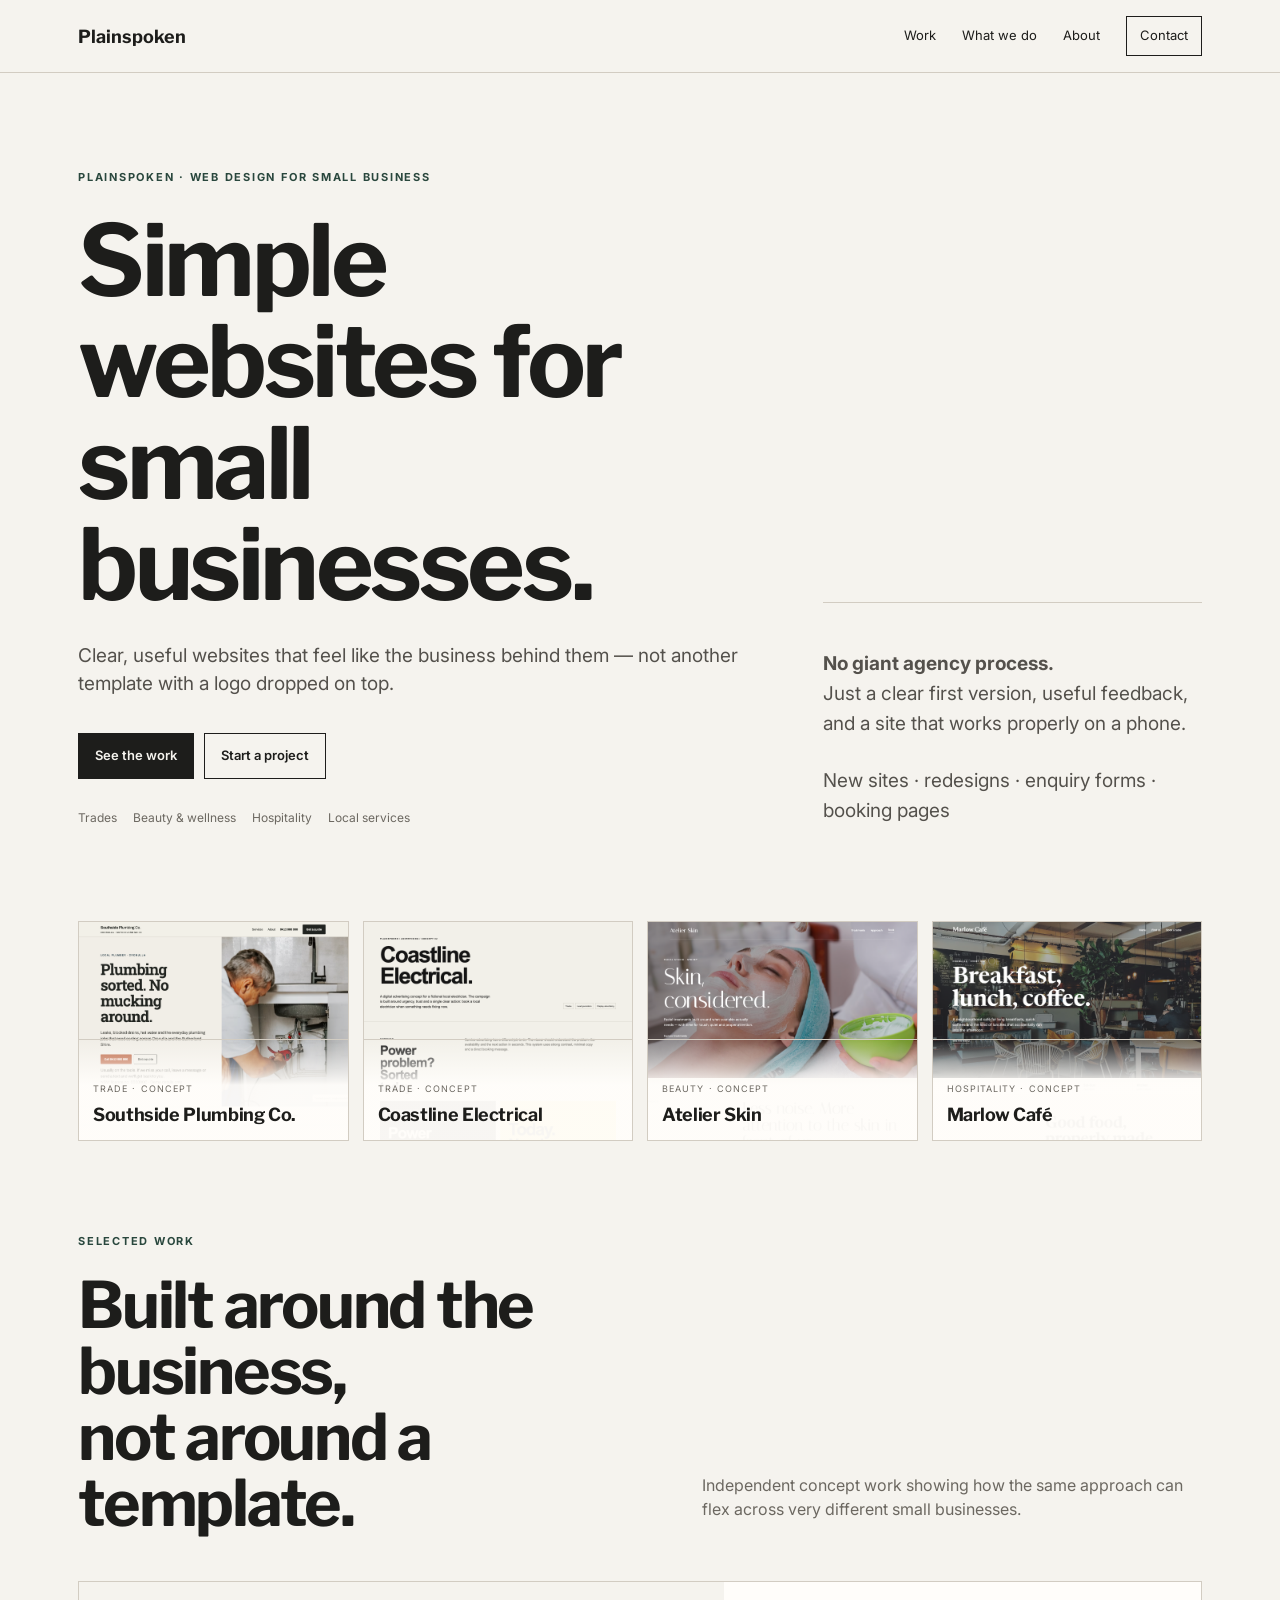
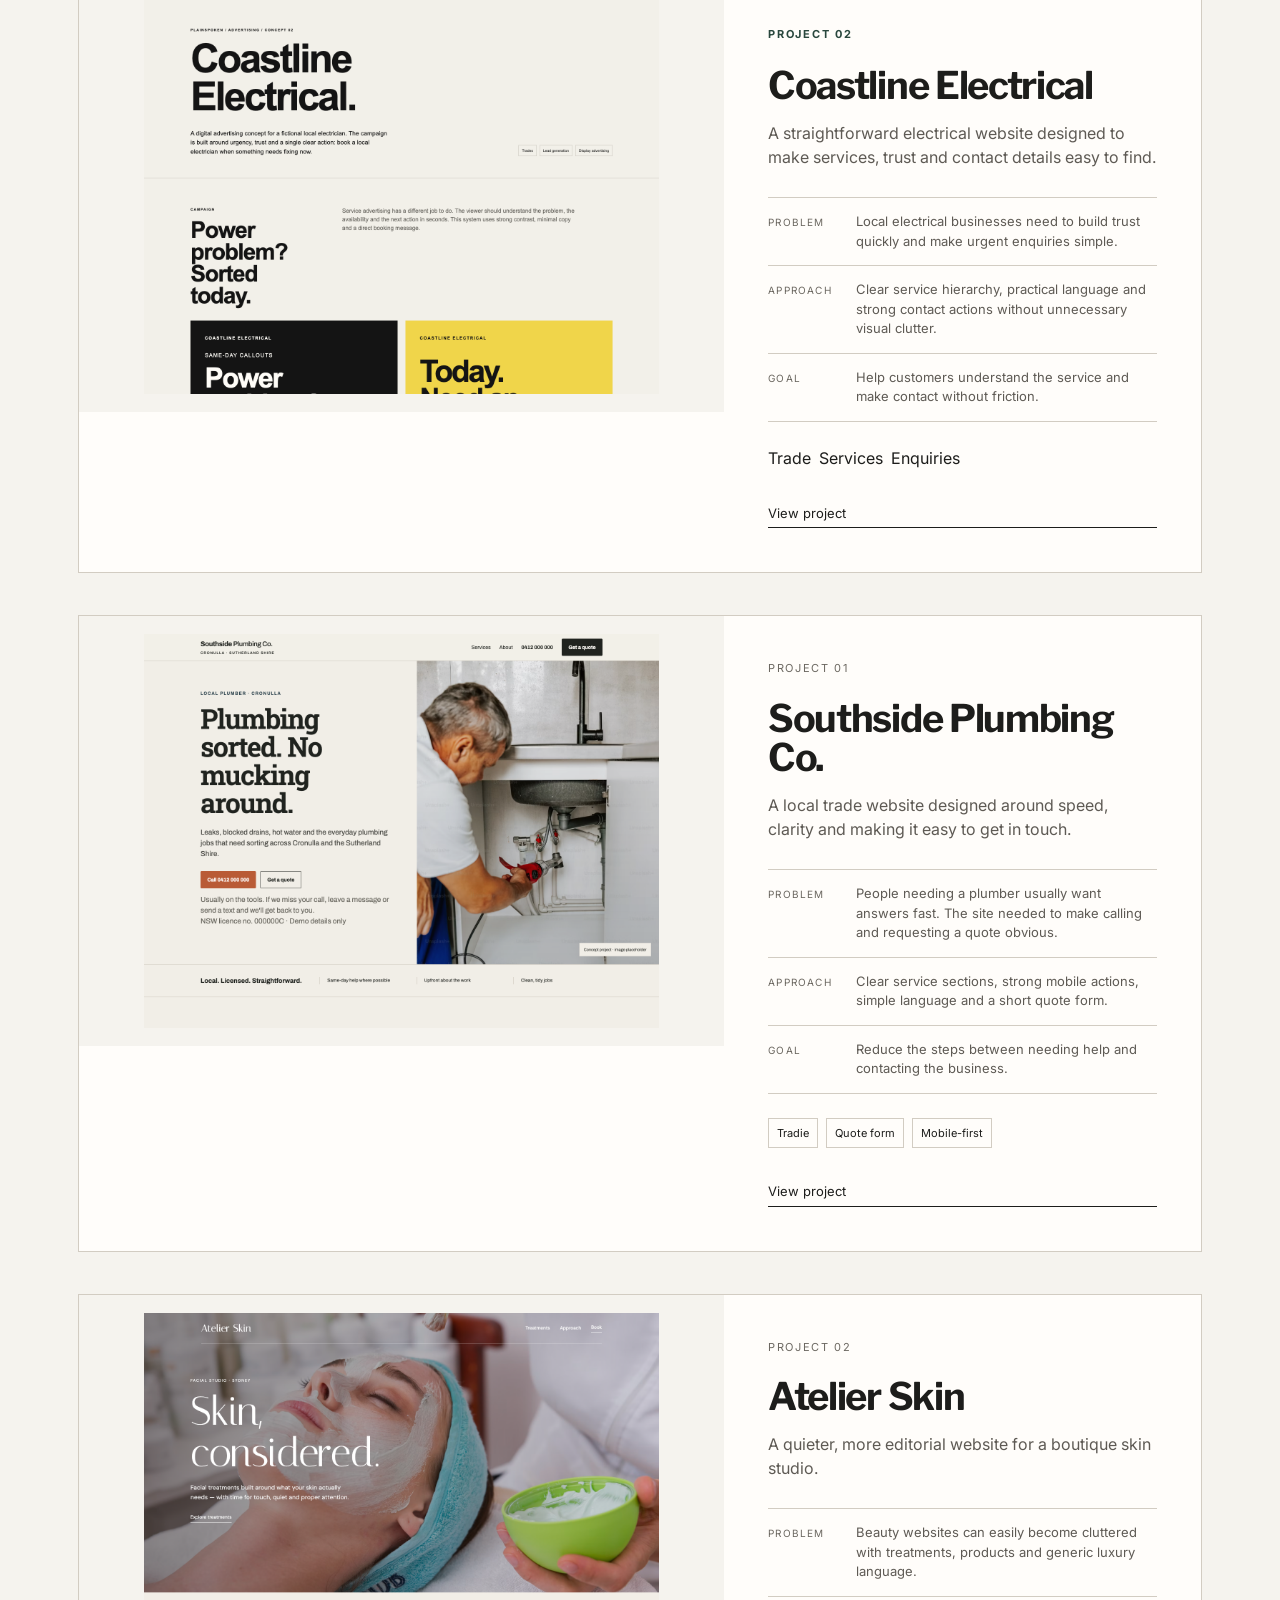
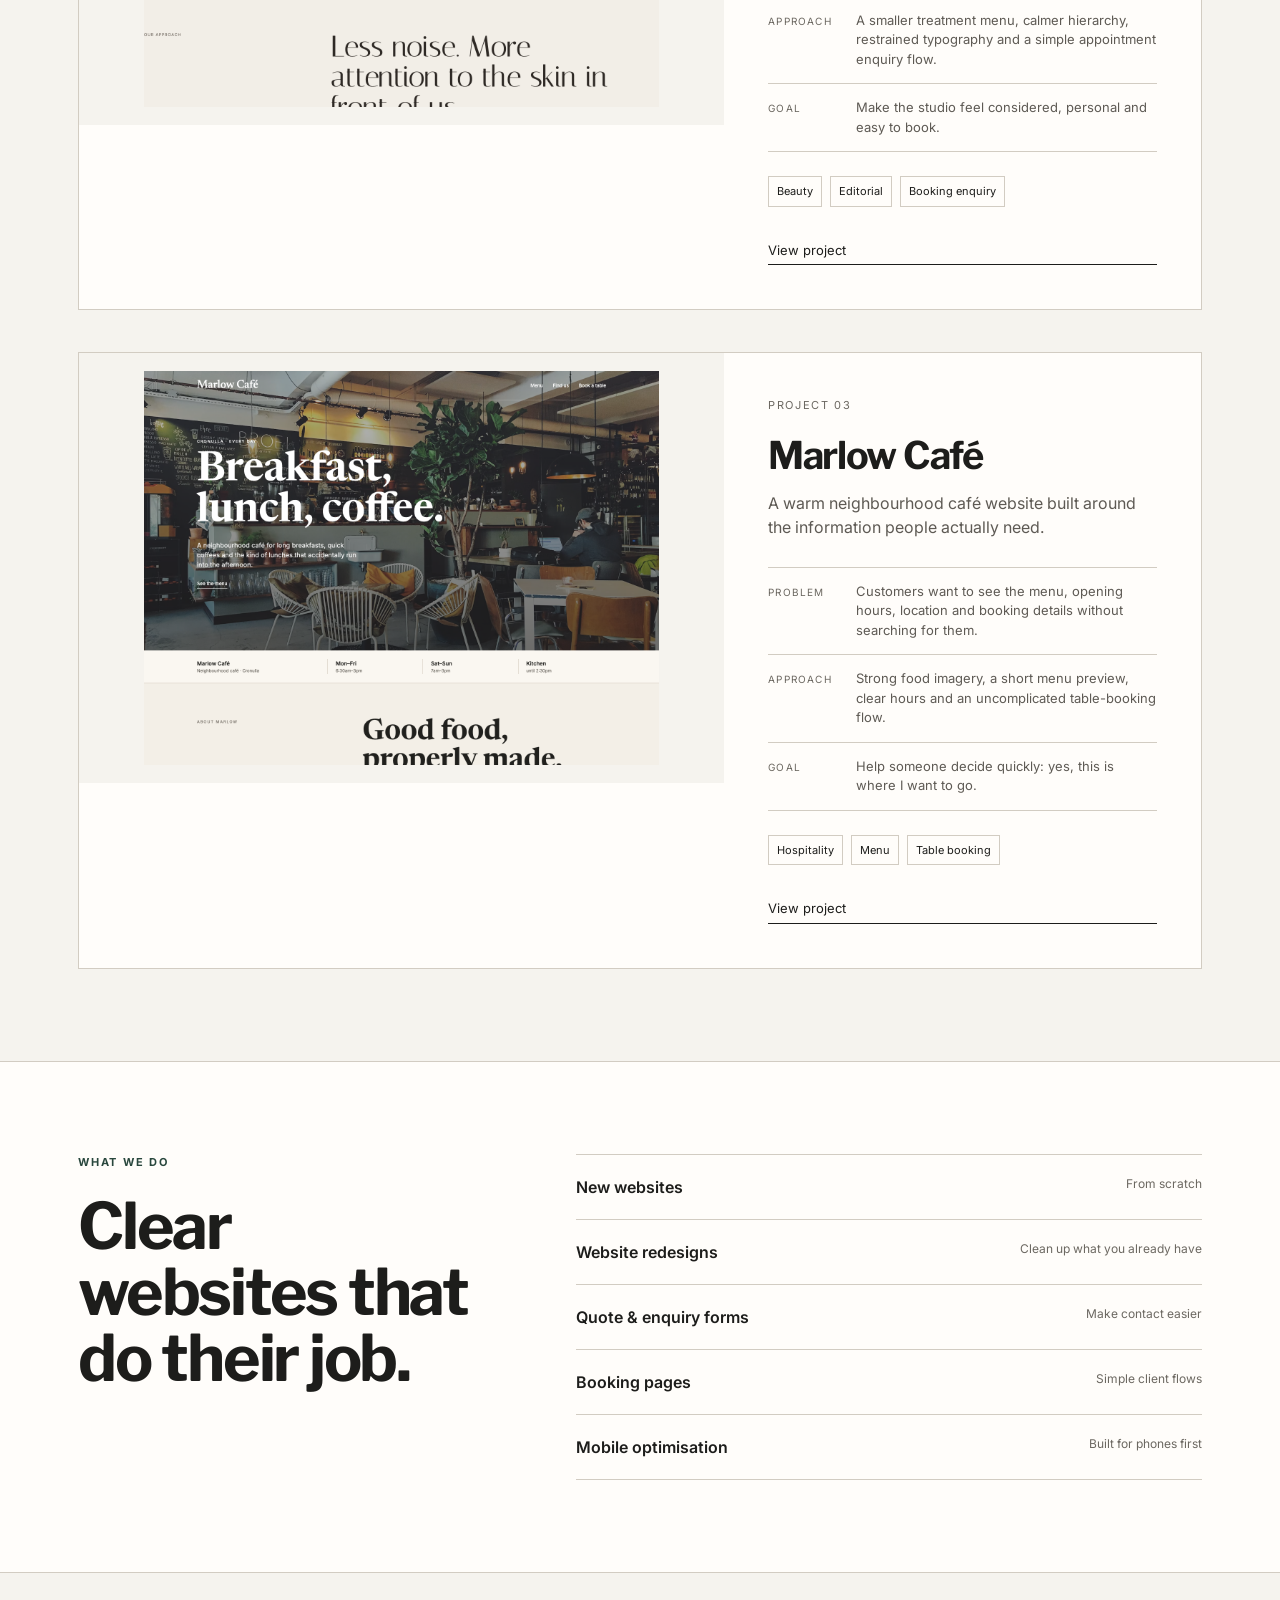
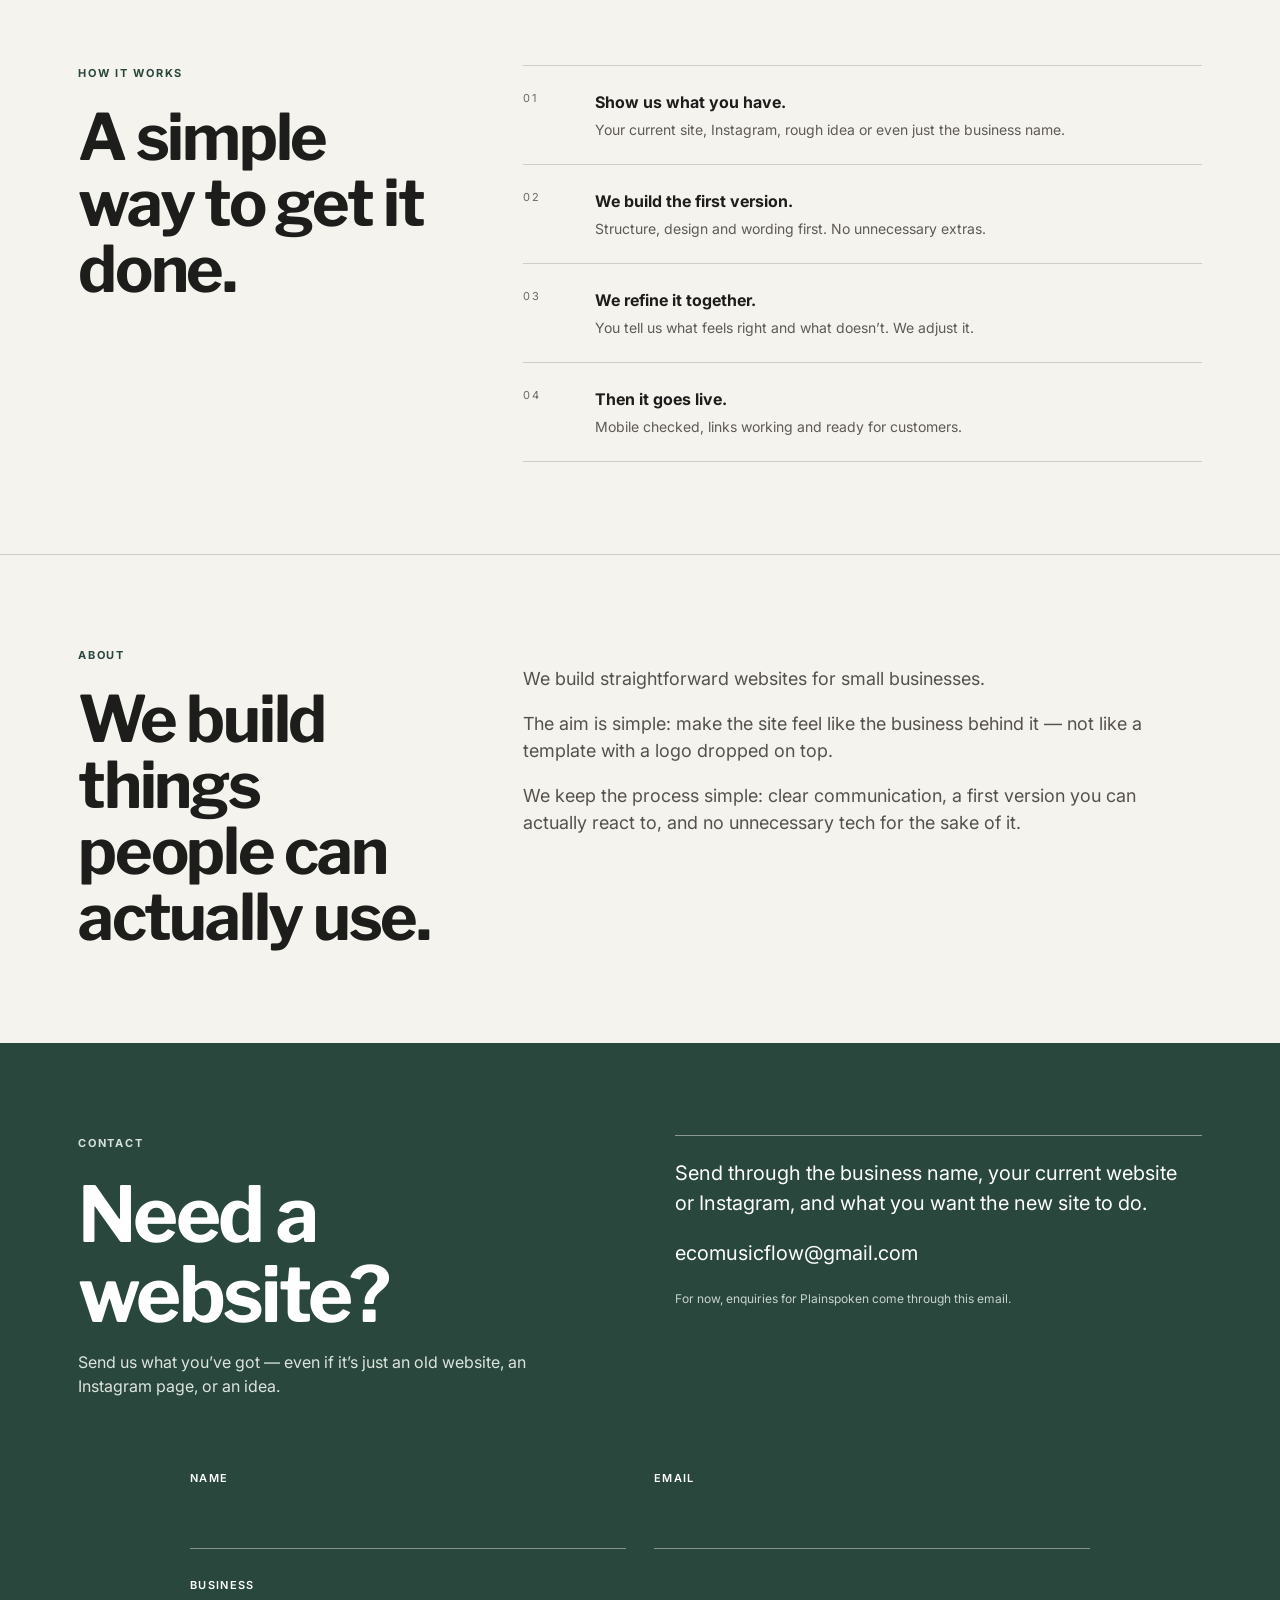
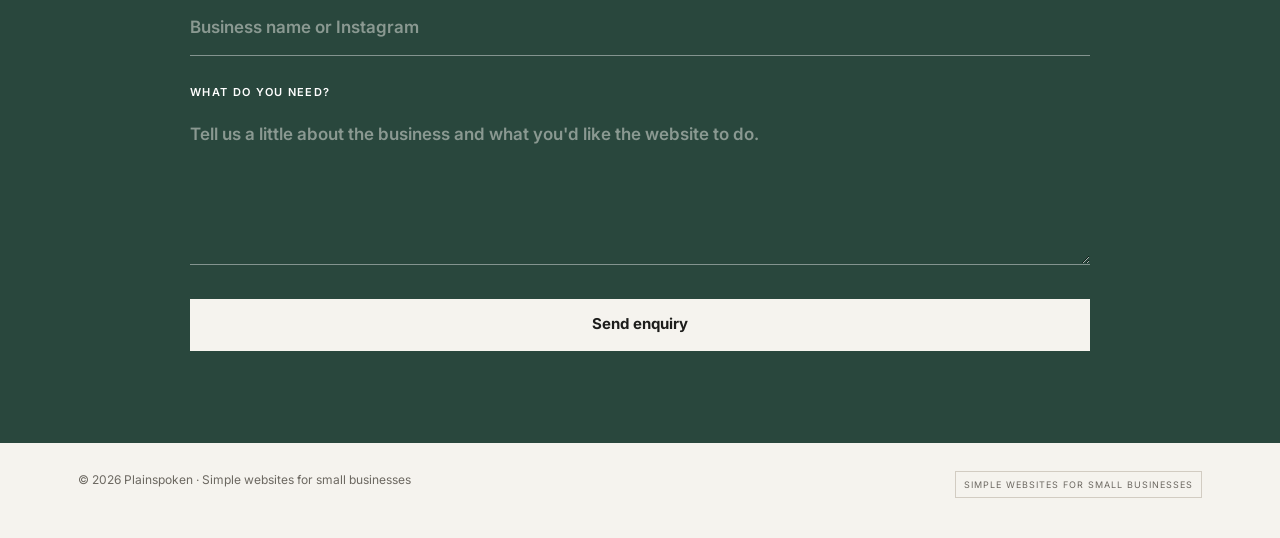
==== index.html @ fd606b4f "Plainspoken V2" ====
<!DOCTYPE html>
<html lang="en">
<head>
  <meta charset="UTF-8" />
  <meta name="viewport" content="width=device-width, initial-scale=1.0" />
  <title>Plainspoken — Simple Websites for Small Businesses</title>
  <meta name="description" content="Simple websites for small businesses." />
  <link rel="preconnect" href="https://fonts.googleapis.com">
  <link rel="preconnect" href="https://fonts.gstatic.com" crossorigin>
  <link href="https://fonts.googleapis.com/css2?family=Inter:wght@400;500;600;700&family=Libre+Franklin:wght@500;600;700&display=swap" rel="stylesheet">
  <style>
    :root{
      --ink:#1d1d1b;
      --paper:#f5f3ee;
      --white:#fffdfa;
      --line:#d2ccc2;
      --muted:#6c6861;
      --accent:#29473d;
    }
    *{box-sizing:border-box}
    html{scroll-behavior:smooth}
    body{
      margin:0;
      background:var(--paper);
      color:var(--ink);
      font-family:"Inter",Arial,sans-serif;
      line-height:1.5;
    }
    a{color:inherit}
    .wrap{max-width:1180px;margin:0 auto;padding:0 28px}
    header{
      border-bottom:1px solid var(--line);
      background:rgba(245,243,238,.96);
      position:sticky;top:0;z-index:20;
      backdrop-filter:blur(8px)
    }
    nav{
      min-height:72px;
      display:flex;align-items:center;justify-content:space-between;gap:24px
    }
    .brand{
      font-family:"Libre Franklin",Arial,sans-serif;
      font-weight:700;text-decoration:none;font-size:18px
    }
    .navlinks{display:flex;gap:26px;align-items:center;font-size:13px}
    .navlinks a{text-decoration:none}
    .contact-link{
      border:1px solid var(--ink);
      padding:9px 13px;
      transition:.18s ease;
    }
    .contact-link:hover{background:var(--ink);color:var(--paper)}
    .hero{
      padding:96px 0 56px;
      border-bottom:0;
    }
    .hero-grid{
      display:grid;
      grid-template-columns:1.28fr .72fr;
      gap:70px;
      align-items:end;
    }
    .hero-side{
      border-top:1px solid var(--line);
      padding-top:20px;
    }
    .hero-side p{
      margin:0 0 24px;
      font-size:15px;
      line-height:1.6;
      color:var(--muted);
    }
    .hero-actions{
      display:flex;
      flex-wrap:wrap;
      gap:10px;
      margin-top:34px;
    }
    .button{
      display:inline-flex;
      align-items:center;
      justify-content:center;
      min-height:46px;
      padding:0 16px;
      border:1px solid var(--ink);
      text-decoration:none;
      font-size:13px;
      font-weight:600;
      transition:.18s ease;
    }
    .button.primary{background:var(--ink);color:var(--paper)}
    .button:hover{transform:translateY(-1px)}
    .client-types{
      display:flex;
      flex-wrap:wrap;
      gap:8px 16px;
      margin-top:30px;
      color:var(--muted);
      font-size:12px;
    }
    .client-types span{white-space:nowrap}

    .work-intro{
      padding:38px 0 0;
    }
    .work-strip{
      display:grid;
      grid-template-columns:repeat(2, minmax(0, 1fr));
      gap:22px;
    }

    .work-tile{
      position:relative;
      min-height:220px;
      overflow:hidden;
      border:1px solid var(--line);
      background:var(--white);
      text-decoration:none;
      transition:transform .2s ease;
    }





    .work-tile iframe{
      transition:transform .28s ease;
    }

    .work-tile:hover iframe{
      transform:scale(.39);
    }
    .work-tile{
      position:relative;
      min-height:220px;
      overflow:hidden;
      border:1px solid var(--line);
      background:var(--white);
      text-decoration:none;
      transition:transform .2s ease;
    }
    .work-tile iframe{
      position:absolute;
      top:0;left:0;
      width:1200px;
      height:760px;
      border:0;
      transform:scale(.37);
      transform-origin:top left;
      pointer-events:none;
      filter:saturate(.88);
    }
    .work-tile-overlay{
      position:static;
      background:var(--white);
      padding:18px 18px 20px;
      border-top:1px solid var(--line);
    }
    .work-tile small{
      display:block;
      margin-bottom:5px;
      color:var(--muted);
      text-transform:uppercase;
      letter-spacing:.12em;
      font-size:9px;
    }
    .work-tile strong{
      font-family:"Libre Franklin",Arial,sans-serif;
      font-size:18px;
      letter-spacing:-.02em;
    }
    .work-tile:hover{
      transform:translateY(-2px);
    }
    .work-tile:hover strong{text-decoration:underline;text-underline-offset:4px}
    .eyebrow{
      font-size:11px;text-transform:uppercase;letter-spacing:.16em;
      color:var(--accent);font-weight:700;margin-bottom:24px
    }
    h1,h2,h3{
      font-family:"Libre Franklin",Arial,sans-serif;
      line-height:1.03;margin:0;letter-spacing:-.035em
    }
    h1{
      font-size:clamp(58px,7.7vw,101px);
      max-width:900px
    }
    .hero p{
      margin:26px 0 0;
      max-width:690px;
      font-size:19px;
      color:#54514c
    }
    section{padding:92px 0}
    .section-head{
      display:flex;justify-content:space-between;align-items:end;gap:30px;margin-bottom:44px
    }
    .section-head h2{font-size:clamp(42px,5vw,68px)}
    .section-head p{max-width:500px;color:var(--muted)}
    .projects{
      display:grid;grid-template-columns:1fr;gap:42px
    }
    .project{
      display:grid;grid-template-columns:1.15fr .85fr;
      background:var(--white);border:1px solid var(--line)
    }
    .project-preview{
      height:430px;
      background:var(--white);
      position:relative;
      overflow:hidden;
    }
    .project-preview img{
      width:100%;
      height:100%;
      object-fit:contain;
      object-position:top center;
      display:block;
      background:#f5f3ee;
      padding:18px;
    }
    .project-copy{
      padding:44px;
      display:flex;
      flex-direction:column;
      justify-content:center;
    }
    .project-num{
      font-size:11px;letter-spacing:.15em;text-transform:uppercase;color:var(--muted)
    }
    .project h3{font-size:38px;margin:22px 0 14px}
    .project p{color:#5e5a54;max-width:430px}
    .case-study{
      margin-top:28px;
      border-top:1px solid var(--line);
    }
    .case-row{
      display:grid;
      grid-template-columns:72px 1fr;
      gap:16px;
      padding:14px 0;
      border-bottom:1px solid var(--line);
    }
    .case-row span{
      font-size:10px;
      text-transform:uppercase;
      letter-spacing:.12em;
      color:var(--muted);
      padding-top:3px;
    }
    .case-row p{
      margin:0;
      font-size:13px;
      line-height:1.5;
      color:#5e5a54;
    }

    .tags{display:flex;flex-wrap:wrap;gap:8px;margin-top:24px}
    .tag{
      border:1px solid var(--line);padding:6px 8px;font-size:11px
    }
    .view-link{
      display:inline-block;margin-top:34px;text-decoration:none;
      border-bottom:1px solid currentColor;padding-bottom:4px;font-size:13px
    }
    .services{
      border-top:1px solid var(--line);border-bottom:1px solid var(--line);
      background:var(--white)
    }
    .services-grid{
      display:grid;grid-template-columns:.8fr 1.2fr;gap:80px
    }
    .services h2{font-size:clamp(42px,5vw,66px)}
    .service-list{
      border-top:1px solid var(--line)
    }
    .service-row{
      display:grid;grid-template-columns:1fr auto;
      padding:20px 0;border-bottom:1px solid var(--line);
      gap:20px
    }
    .service-row span:first-child{font-weight:600}
    .service-row span:last-child{font-size:12px;color:var(--muted)}

    .process{background:var(--paper);border-bottom:1px solid var(--line)}
    .process-grid{display:grid;grid-template-columns:.7fr 1.3fr;gap:80px}
    .process h2{font-size:clamp(42px,5vw,66px)}
    .steps{border-top:1px solid var(--line)}
    .step{
      display:grid;grid-template-columns:54px 1fr;gap:18px;
      padding:24px 0;border-bottom:1px solid var(--line)
    }
    .step-num{font-size:11px;color:var(--muted);letter-spacing:.12em}
    .step strong{display:block;margin-bottom:5px}
    .step p{margin:0;color:#5e5a54;font-size:14px}

    .about-grid{
      display:grid;grid-template-columns:.7fr 1.3fr;gap:80px
    }
    .about h2{font-size:clamp(42px,5vw,66px)}
    .about-copy p{font-size:18px;color:#55514c;max-width:700px}
    .contact{
      background:var(--accent);color:white
    }
    .contact-grid{
      display:grid;grid-template-columns:1fr 1fr;gap:70px
    }
    .contact h2{font-size:clamp(48px,6vw,78px)}
    .contact p{max-width:520px;color:#dde4df}
    .contact-card{
      border-top:1px solid rgba(255,255,255,.45);padding-top:22px
    }
    .contact-card a{
      display:block;font-size:20px;text-decoration:none;margin:12px 0
    }
    .small{
      font-size:12px!important;color:#c7d2cc!important;margin-top:22px!important
    }
    footer{padding:28px 0 40px}
    .foot{
      display:flex;justify-content:space-between;gap:30px;
      font-size:12px;color:var(--muted)
    }
    .concept{
      border:1px solid var(--line);padding:6px 8px;
      text-transform:uppercase;letter-spacing:.11em;font-size:9px
    }

    @media(max-width:900px){
      .hero-grid{grid-template-columns:1fr;gap:38px}
      .work-strip{
      display:grid;
      grid-template-columns:repeat(2, minmax(0, 1fr));
      gap:22px;
    }
      .work-strip:hover .work-tile,
  
      .work-tile{
      position:relative;
      min-height:220px;
      overflow:hidden;
      border:1px solid var(--line);
      background:var(--white);
      text-decoration:none;
      transition:transform .2s ease;
    }
      .work-tile iframe{transform:scale(.46)}
      .project,.services-grid,.process-grid,.about-grid,.contact-grid{grid-template-columns:1fr}
      .project-preview{height:420px}
      .project-preview img{
      width:100%;
      height:100%;
      object-fit:contain;
      object-position:top center;
      display:block;
      background:#f5f3ee;
      padding:18px;
    }
      .project-copy{padding:32px}
      section{padding:74px 0}
    }
    @media(max-width:560px){
      .wrap{padding:0 20px}
      nav{min-height:66px}
      .navlinks a:not(.contact-link){display:none}
      .hero{padding:64px 0 38px}
      h1{font-size:56px}
      .hero-actions{flex-direction:column;align-items:stretch}
      .button{width:100%}
      .work-intro{padding-top:24px}
      .work-tile{
      position:relative;
      min-height:220px;
      overflow:hidden;
      border:1px solid var(--line);
      background:var(--white);
      text-decoration:none;
      transition:transform .2s ease;
    }
      .work-tile iframe{width:1200px;height:760px;transform:scale(.30)}
      .section-head{display:block}
      .section-head p{margin-top:16px}
      .project-preview{height:310px}
      .project-preview img{
      width:100%;
      height:100%;
      object-fit:contain;
      object-position:top center;
      display:block;
      background:#f5f3ee;
      padding:18px;
    }
      .project h3{font-size:32px}
      .foot{flex-direction:column}
    }
  </style>
  <!-- Before publishing: replace contact placeholder with real email/phone/Instagram before publishing. -->
  <link rel="icon" type="image/svg+xml" href="./favicon.svg?v=2">

<style id="compact-project-fix">

/* Plainspoken compact project strip */
.work-strip{
  display:grid !important;
  grid-template-columns:repeat(4, minmax(0,1fr)) !important;
  gap:14px !important;
}

.work-tile{
  position:relative !important;
  height:220px !important;
  min-height:220px !important;
  overflow:hidden !important;
  display:block !important;
}

.work-tile img{
  width:100% !important;
  height:220px !important;
  max-height:220px !important;
  object-fit:cover !important;
  object-position:top center !important;
  padding:0 !important;
  display:block !important;
}

.work-tile-overlay{
  position:absolute !important;
  left:0 !important;
  right:0 !important;
  bottom:0 !important;
  padding:42px 14px 12px !important;
  background:linear-gradient(
    to bottom,
    transparent,
    rgba(255,253,250,.97) 45%
  ) !important;
}

.work-tile:hover{
  transform:translateY(-2px);
}

.work-tile:hover img{
  transform:scale(1.01);
}

@media(max-width:900px){
  .work-strip{
    grid-template-columns:repeat(2, minmax(0,1fr)) !important;
  }
}

@media(max-width:600px){
  .work-strip{
    grid-template-columns:1fr !important;
  }

  .work-tile,
  .work-tile img{
    height:230px !important;
    min-height:230px !important;
  }
}

</style>


<style id="mobile-polish">

@media(max-width:600px){

  .hero{
    padding:54px 0 34px !important;
  }

  .hero h1{
    font-size:clamp(52px, 15vw, 68px) !important;
    line-height:.96 !important;
    letter-spacing:-.055em !important;
  }

  .hero p{
    font-size:18px !important;
    line-height:1.5 !important;
  }

  /* this extra information is useful on desktop,
     but unnecessary on mobile */
  .hero-side{
    display:none !important;
  }

  .client-types{
    margin-top:22px !important;
    gap:7px 14px !important;
  }

  .work-intro{
    padding-top:20px !important;
  }

  .work-strip{
    gap:12px !important;
  }

  .work-tile,
  .work-tile img{
    height:200px !important;
    min-height:200px !important;
  }

  .work-tile-overlay{
    padding:36px 14px 12px !important;
  }

  .work-tile strong{
    font-size:17px !important;
  }

}
</style>


<style id="plainspoken-form-styles">

.plainspoken-enquiry-form{
  width:100%;
  max-width:760px;
  margin-top:48px;
}

.plainspoken-enquiry-form form{
  display:grid;
  gap:18px;
}

.plainspoken-enquiry-form .form-row{
  display:grid;
  grid-template-columns:1fr 1fr;
  gap:18px;
}

.plainspoken-enquiry-form label{
  display:grid;
  gap:8px;
  font-size:12px;
  text-transform:uppercase;
  letter-spacing:.08em;
}

.plainspoken-enquiry-form input,
.plainspoken-enquiry-form textarea{
  width:100%;
  box-sizing:border-box;
  border:1px solid rgba(255,255,255,.35);
  background:transparent;
  color:inherit;
  font:inherit;
  font-size:16px;
  padding:14px 0;
  border-width:0 0 1px 0;
  border-radius:0;
  outline:none;
}

.plainspoken-enquiry-form textarea{
  resize:vertical;
  min-height:120px;
}

.plainspoken-enquiry-form input:focus,
.plainspoken-enquiry-form textarea:focus{
  border-color:currentColor;
}

.plainspoken-enquiry-form button{
  width:max-content;
  margin-top:10px;
  padding:14px 20px;
  border:1px solid currentColor;
  background:transparent;
  color:inherit;
  font:inherit;
  font-weight:600;
  cursor:pointer;
}

.plainspoken-enquiry-form button:hover{
  background:#f5f3ee;
  color:#1d1d1b;
}

@media(max-width:600px){
  .plainspoken-enquiry-form{
    margin-top:36px;
  }

  .plainspoken-enquiry-form .form-row{
    grid-template-columns:1fr;
  }

  .plainspoken-enquiry-form button{
    width:100%;
    min-height:52px;
  }
}

</style>


<style id="plainspoken-form-polish">

.plainspoken-enquiry-form{
  max-width:900px !important;
  margin:56px auto 0 !important;
}

.plainspoken-enquiry-form form{
  display:grid !important;
  gap:28px !important;
}

.plainspoken-enquiry-form .form-row{
  display:grid !important;
  grid-template-columns:1fr 1fr !important;
  gap:28px !important;
}

.plainspoken-enquiry-form label{
  display:grid !important;
  gap:10px !important;
  font-size:11px !important;
  font-weight:600 !important;
  text-transform:uppercase !important;
  letter-spacing:.12em !important;
}

.plainspoken-enquiry-form input,
.plainspoken-enquiry-form textarea{
  width:100% !important;
  box-sizing:border-box !important;
  border:0 !important;
  border-bottom:1px solid rgba(255,255,255,.42) !important;
  background:transparent !important;
  color:#f5f3ee !important;
  font-size:17px !important;
  line-height:1.5 !important;
  padding:12px 0 14px !important;
  border-radius:0 !important;
}

.plainspoken-enquiry-form input::placeholder,
.plainspoken-enquiry-form textarea::placeholder{
  color:rgba(245,243,238,.48) !important;
  opacity:1 !important;
}

.plainspoken-enquiry-form input:focus,
.plainspoken-enquiry-form textarea:focus{
  outline:none !important;
  border-bottom-color:#f5f3ee !important;
}

.plainspoken-enquiry-form textarea{
  min-height:140px !important;
  resize:vertical !important;
}

.plainspoken-enquiry-form button{
  width:auto !important;
  min-width:170px !important;
  min-height:52px !important;
  margin-top:6px !important;
  padding:0 22px !important;
  border:1px solid #f5f3ee !important;
  background:#f5f3ee !important;
  color:#1d1d1b !important;
  font-size:15px !important;
  font-weight:700 !important;
  cursor:pointer !important;
}

.plainspoken-enquiry-form button:hover{
  background:transparent !important;
  color:#f5f3ee !important;
}

@media(max-width:700px){
  .plainspoken-enquiry-form{
    margin-top:40px !important;
  }

  .plainspoken-enquiry-form .form-row{
    grid-template-columns:1fr !important;
    gap:24px !important;
  }

  .plainspoken-enquiry-form form{
    gap:24px !important;
  }

  .plainspoken-enquiry-form button{
    width:100% !important;
  }
}

</style>

</head>
<body>
<header>
  <div class="wrap">
    <nav>
      <a class="brand" href="#">Plainspoken</a>
      <div class="navlinks">
        <a href="#work">Work</a>
        <a href="#services">What we do</a>
        <a href="#about">About</a>
        <a class="contact-link" href="#contact">Contact</a>
      </div>
    </nav>
  </div>
</header>

<main>
  <section class="hero">
    <div class="wrap hero-grid">
      <div>
        <div class="eyebrow">Plainspoken · Web design for small business</div>
        <h1>Simple websites for small businesses.</h1>
        <p>Clear, useful websites that feel like the business behind them — not another template with a logo dropped on top.</p>

        <div class="hero-actions">
          <a class="button primary" href="#work">See the work</a>
          <a class="button" href="#contact">Start a project</a>
        </div>

        <div class="client-types" aria-label="Business types">
          <span>Trades</span>
          <span>Beauty & wellness</span>
          <span>Hospitality</span>
          <span>Local services</span>
        </div>
      </div>

      <div class="hero-side">
        <p><strong>No giant agency process.</strong><br>
        Just a clear first version, useful feedback, and a site that works properly on a phone.</p>
        <p>New sites · redesigns · enquiry forms · booking pages</p>
      </div>
    </div>
  </section>

  <div class="work-intro">
    <div class="wrap">
      <div class="work-strip">
        <a class="work-tile" href="projects/southside-plumbing/index.html" target="_blank">
          <img src="assets/project-previews/southside-plumbing.png" alt="" loading="lazy">
          <div class="work-tile-overlay">
            <small>Trade · Concept</small>
            <strong>Southside Plumbing Co.</strong>
          </div>
        </a>

        <a class="work-tile" href="projects/coastline-electrical/index.html" target="_blank">
          <img src="assets/project-previews/coastline-electrical.png" alt="" loading="lazy">
          <div class="work-tile-overlay">
            <small>Trade · Concept</small>
            <strong>Coastline Electrical</strong>
          </div>
        </a>

        <a class="work-tile" href="projects/atelier-skin/index.html" target="_blank">
          <img src="assets/project-previews/atelier-skin.png" alt="" loading="lazy">
          <div class="work-tile-overlay">
            <small>Beauty · Concept</small>
            <strong>Atelier Skin</strong>
          </div>
        </a>

        <a class="work-tile" href="projects/marlow-cafe/index.html" target="_blank">
          <img src="assets/project-previews/marlow-cafe.png" alt="" loading="lazy">
          <div class="work-tile-overlay">
            <small>Hospitality · Concept</small>
            <strong>Marlow Café</strong>
          </div>
        </a>
      </div>
    </div>
  </div>

  <section id="work">
    <div class="wrap">
      <div class="section-head">
        <div>
          <div class="eyebrow">Selected work</div>
          <h2>Built around the business,<br>not around a template.</h2>
        </div>
        <p>Independent concept work showing how the same approach can flex across very different small businesses.</p>
      </div>

      <div class="projects">
              <article class="project">
        <div class="project-preview">
          <img src="assets/project-previews/coastline-electrical.png" alt="" loading="lazy">
        </div>

        <div class="project-copy">
          <div>
            <div class="eyebrow">Project 02</div>
            <h3>Coastline Electrical</h3>
            <p>A straightforward electrical website designed to make services, trust and contact details easy to find.</p>

            <div class="case-study">
              <div class="case-row">
                <span>Problem</span>
                <p>Local electrical businesses need to build trust quickly and make urgent enquiries simple.</p>
              </div>

              <div class="case-row">
                <span>Approach</span>
                <p>Clear service hierarchy, practical language and strong contact actions without unnecessary visual clutter.</p>
              </div>

              <div class="case-row">
                <span>Goal</span>
                <p>Help customers understand the service and make contact without friction.</p>
              </div>
            </div>

            <div class="tags">
              <span>Trade</span>
              <span>Services</span>
              <span>Enquiries</span>
            </div>
          </div>

          <a class="view-link" href="projects/coastline-electrical/index.html" target="_blank">View project</a>
        </div>
      </article>

<article class="project">
          <div class="project-preview">
            <img src="assets/project-previews/southside-plumbing.png" alt="" loading="lazy">
          </div>
          <div class="project-copy">
            <div>
              <div class="project-num">Project 01</div>
              <h3>Southside Plumbing Co.</h3>
              <p>A local trade website designed around speed, clarity and making it easy to get in touch.</p>

              <div class="case-study">
                <div class="case-row">
                  <span>Problem</span>
                  <p>People needing a plumber usually want answers fast. The site needed to make calling and requesting a quote obvious.</p>
                </div>
                <div class="case-row">
                  <span>Approach</span>
                  <p>Clear service sections, strong mobile actions, simple language and a short quote form.</p>
                </div>
                <div class="case-row">
                  <span>Goal</span>
                  <p>Reduce the steps between needing help and contacting the business.</p>
                </div>
              </div>

              <div class="tags">
                <span class="tag">Tradie</span>
                <span class="tag">Quote form</span>
                <span class="tag">Mobile-first</span>
              </div>
            </div>
            <a class="view-link" href="projects/southside-plumbing/index.html" target="_blank">View project</a>
          </div>
        </article>

        <article class="project">
          <div class="project-preview">
            <img src="assets/project-previews/atelier-skin.png" alt="" loading="lazy">
          </div>
          <div class="project-copy">
            <div>
              <div class="project-num">Project 02</div>
              <h3>Atelier Skin</h3>
              <p>A quieter, more editorial website for a boutique skin studio.</p>

              <div class="case-study">
                <div class="case-row">
                  <span>Problem</span>
                  <p>Beauty websites can easily become cluttered with treatments, products and generic luxury language.</p>
                </div>
                <div class="case-row">
                  <span>Approach</span>
                  <p>A smaller treatment menu, calmer hierarchy, restrained typography and a simple appointment enquiry flow.</p>
                </div>
                <div class="case-row">
                  <span>Goal</span>
                  <p>Make the studio feel considered, personal and easy to book.</p>
                </div>
              </div>

              <div class="tags">
                <span class="tag">Beauty</span>
                <span class="tag">Editorial</span>
                <span class="tag">Booking enquiry</span>
              </div>
            </div>
            <a class="view-link" href="projects/atelier-skin/index.html" target="_blank">View project</a>
          </div>
        </article>

        <article class="project">
          <div class="project-preview">
            <img src="assets/project-previews/marlow-cafe.png" alt="" loading="lazy">
          </div>
          <div class="project-copy">
            <div>
              <div class="project-num">Project 03</div>
              <h3>Marlow Café</h3>
              <p>A warm neighbourhood café website built around the information people actually need.</p>

              <div class="case-study">
                <div class="case-row">
                  <span>Problem</span>
                  <p>Customers want to see the menu, opening hours, location and booking details without searching for them.</p>
                </div>
                <div class="case-row">
                  <span>Approach</span>
                  <p>Strong food imagery, a short menu preview, clear hours and an uncomplicated table-booking flow.</p>
                </div>
                <div class="case-row">
                  <span>Goal</span>
                  <p>Help someone decide quickly: yes, this is where I want to go.</p>
                </div>
              </div>

              <div class="tags">
                <span class="tag">Hospitality</span>
                <span class="tag">Menu</span>
                <span class="tag">Table booking</span>
              </div>
            </div>
            <a class="view-link" href="projects/marlow-cafe/index.html" target="_blank">View project</a>
          </div>
        </article>
      </div>
    </div>
  </section>

  <section class="services" id="services">
    <div class="wrap services-grid">
      <div>
        <div class="eyebrow">What we do</div>
        <h2>Clear websites that do their job.</h2>
      </div>
      <div class="service-list">
        <div class="service-row"><span>New websites</span><span>From scratch</span></div>
        <div class="service-row"><span>Website redesigns</span><span>Clean up what you already have</span></div>
        <div class="service-row"><span>Quote & enquiry forms</span><span>Make contact easier</span></div>
        <div class="service-row"><span>Booking pages</span><span>Simple client flows</span></div>
        <div class="service-row"><span>Mobile optimisation</span><span>Built for phones first</span></div>
      </div>
    </div>
  </section>


  <section class="process">
    <div class="wrap process-grid">
      <div>
        <div class="eyebrow">How it works</div>
        <h2>A simple way to get it done.</h2>
      </div>
      <div class="steps">
        <div class="step">
          <div class="step-num">01</div>
          <div>
            <strong>Show us what you have.</strong>
            <p>Your current site, Instagram, rough idea or even just the business name.</p>
          </div>
        </div>
        <div class="step">
          <div class="step-num">02</div>
          <div>
            <strong>We build the first version.</strong>
            <p>Structure, design and wording first. No unnecessary extras.</p>
          </div>
        </div>
        <div class="step">
          <div class="step-num">03</div>
          <div>
            <strong>We refine it together.</strong>
            <p>You tell us what feels right and what doesn’t. We adjust it.</p>
          </div>
        </div>
        <div class="step">
          <div class="step-num">04</div>
          <div>
            <strong>Then it goes live.</strong>
            <p>Mobile checked, links working and ready for customers.</p>
          </div>
        </div>
      </div>
    </div>
  </section>

  <section class="about" id="about">
    <div class="wrap about-grid">
      <div>
        <div class="eyebrow">About</div>
        <h2>We build things people can actually use.</h2>
      </div>
      <div class="about-copy">
        <p>We build straightforward websites for small businesses.</p>
        <p>The aim is simple: make the site feel like the business behind it — not like a template with a logo dropped on top.</p>
        <p>We keep the process simple: clear communication, a first version you can actually react to, and no unnecessary tech for the sake of it.</p>
      </div>
    </div>
  </section>

  <section class="contact" id="contact">
    <div class="wrap contact-grid">
      <div>
        <div class="eyebrow" style="color:#d6e0db">Contact</div>
        <h2>Need a website?</h2>
        <p>Send us what you’ve got — even if it’s just an old website, an Instagram page, or an idea.</p>
      </div>
      <div class="contact-card">
        <p style="font-size:20px;margin-top:0;color:white">Send through the business name, your current website or Instagram, and what you want the new site to do.</p>
        <a href="mailto:ecomusicflow@gmail.com">ecomusicflow@gmail.com</a>
        <p class="small">For now, enquiries for Plainspoken come through this email.</p>
      </div>
    </div>
  
<div class="plainspoken-enquiry-form">

  <form
    action="https://formsubmit.co/ecomusicflow@gmail.com"
    method="POST"
  >

    <input type="hidden" name="_subject" value="New Plainspoken website enquiry">
    <input type="hidden" name="_captcha" value="false">
    <input type="hidden" name="_template" value="table">
    <input type="hidden" name="_next" value="https://plainspoken-web-final.eco-music-flow.workers.dev/thanks.html">

    <div class="form-row">
      <label>
        Name
        <input
          type="text"
          name="name"
          autocomplete="name"
          required
        >
      </label>

      <label>
        Email
        <input
          type="email"
          name="email"
          autocomplete="email"
          required
        >
      </label>
    </div>

    <label>
      Business
      <input
        type="text"
        name="business"
        placeholder="Business name or Instagram"
      >
    </label>

    <label>
      What do you need?
      <textarea
        name="message"
        rows="5"
        placeholder="Tell us a little about the business and what you'd like the website to do."
        required
      ></textarea>
    </label>

    <button type="submit">Send enquiry</button>

  </form>

</div>
</section>
</main>

<footer>
  <div class="wrap foot">
    <div>© 2026 Plainspoken · Simple websites for small businesses</div>
    <div class="concept">Simple websites for small businesses</div>
  </div>
</footer>
</body>
</html>

<style>
.work-tile:hover img{transform:scale(1.015);}
</style>
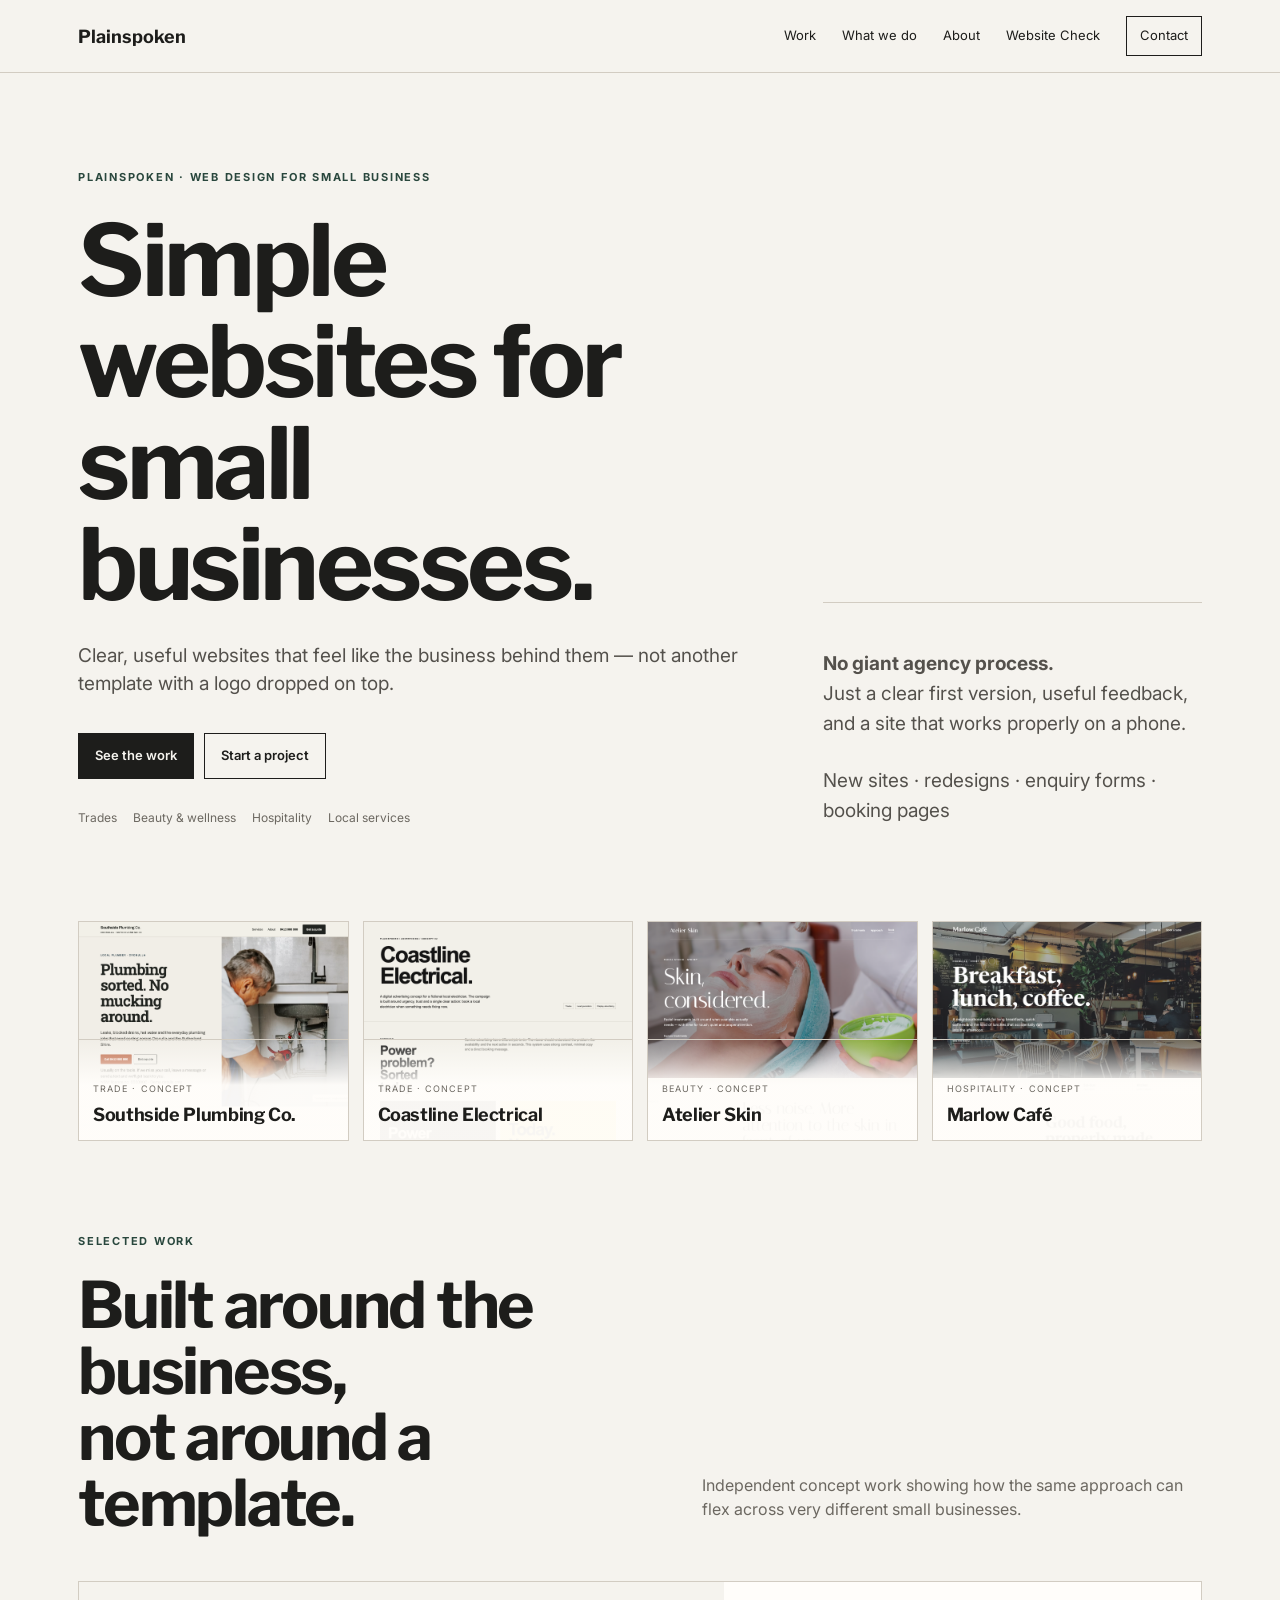
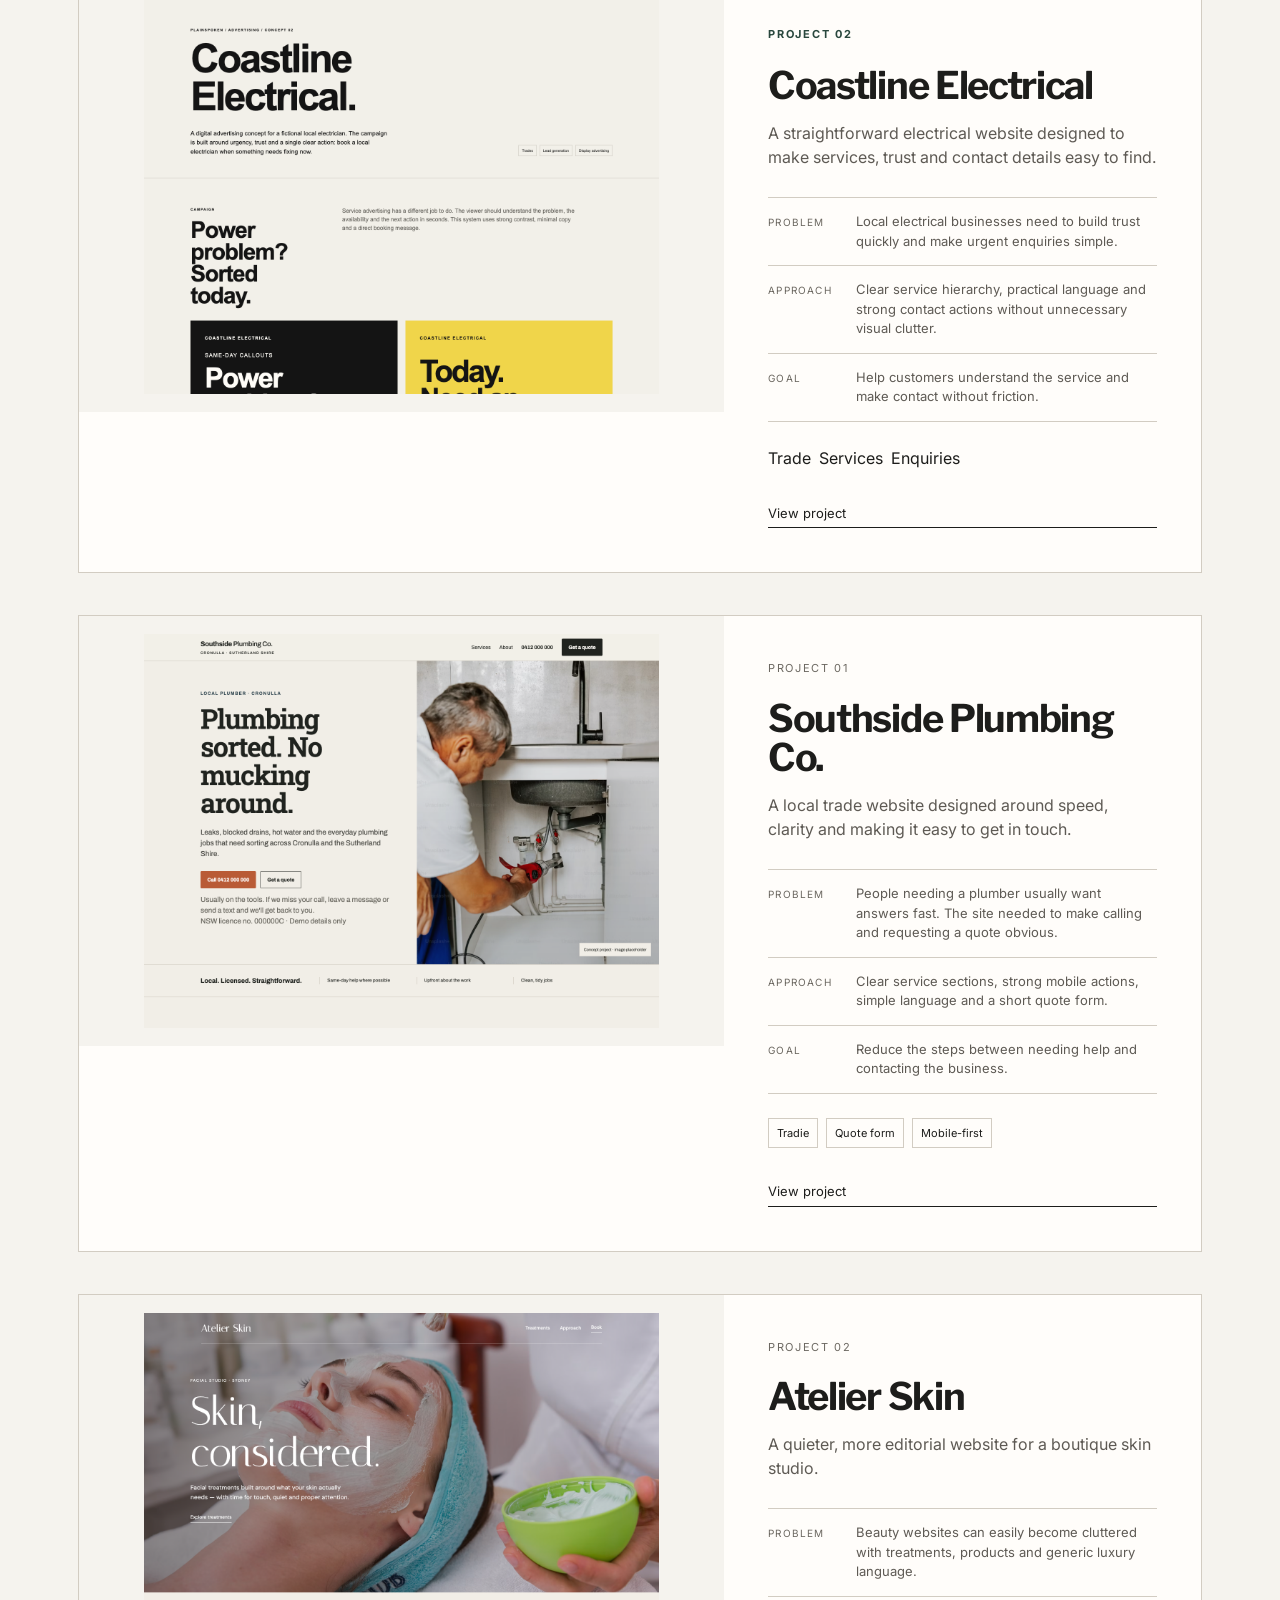
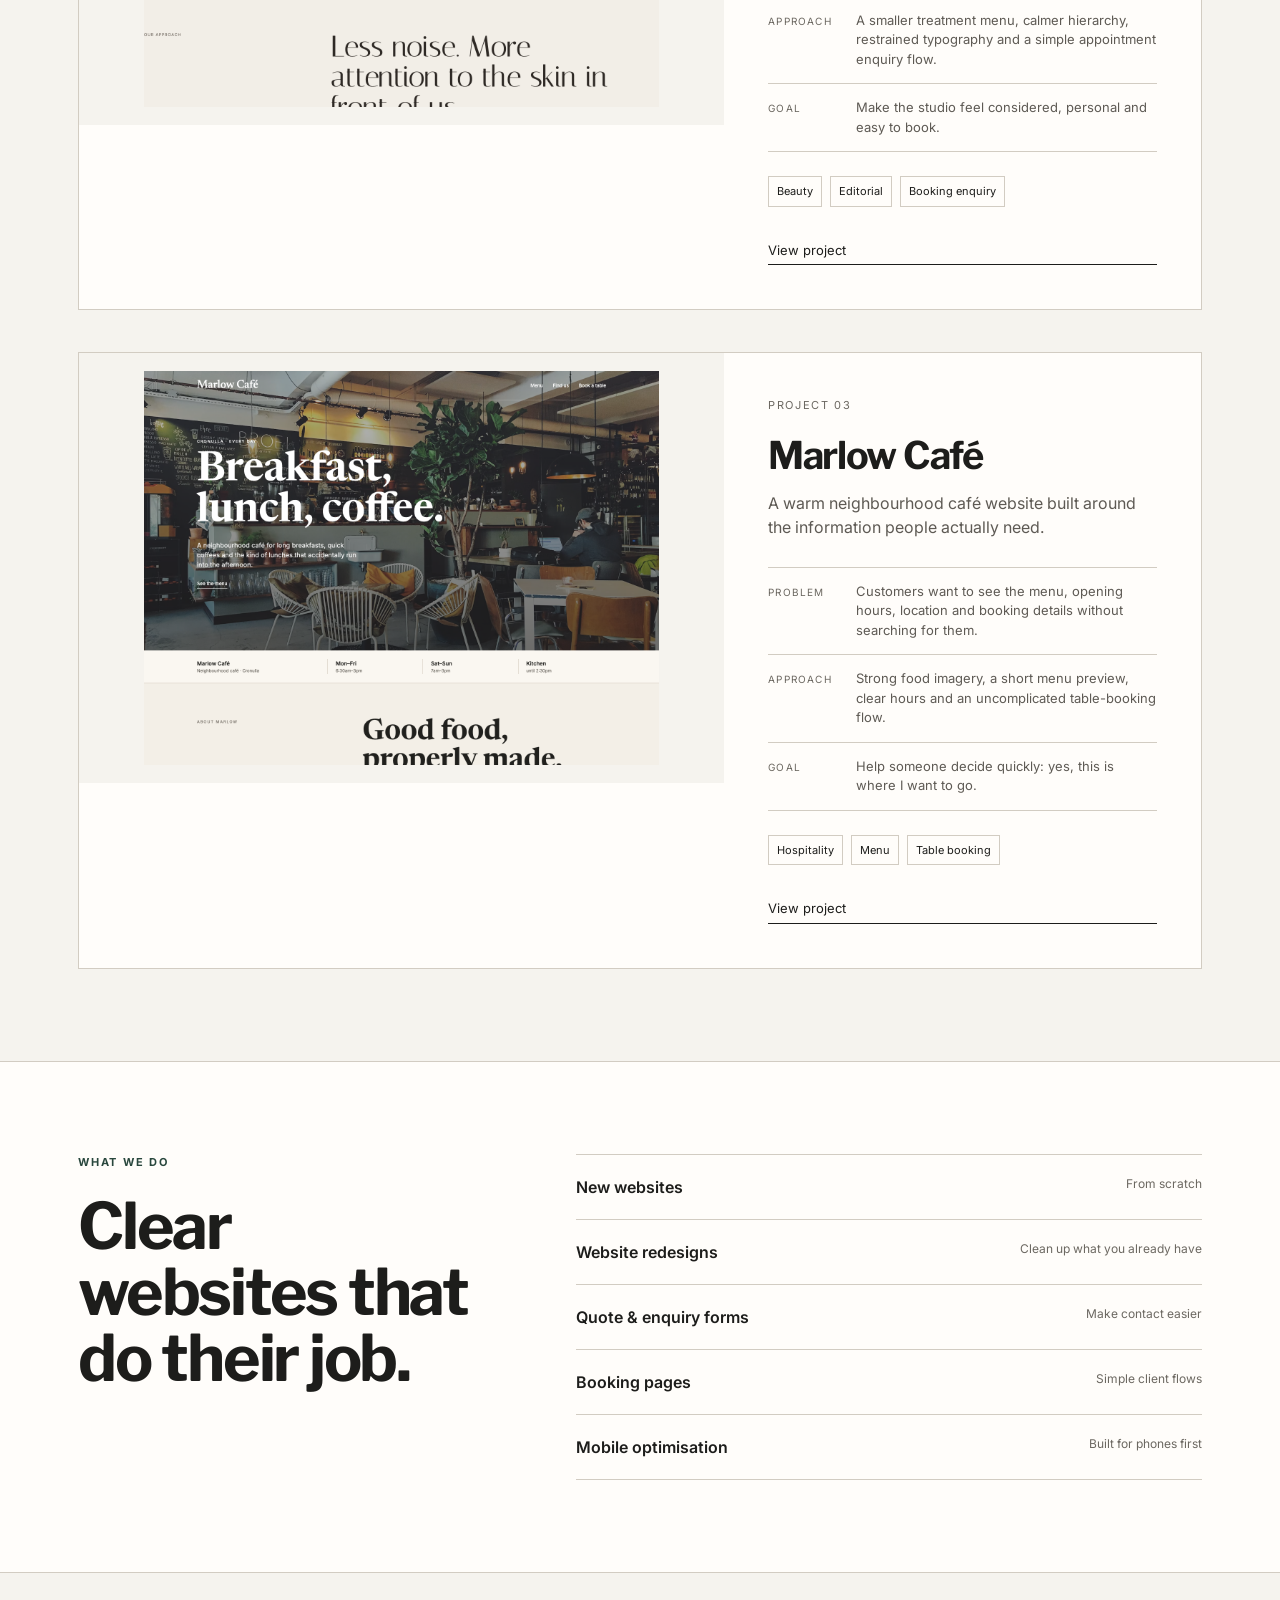
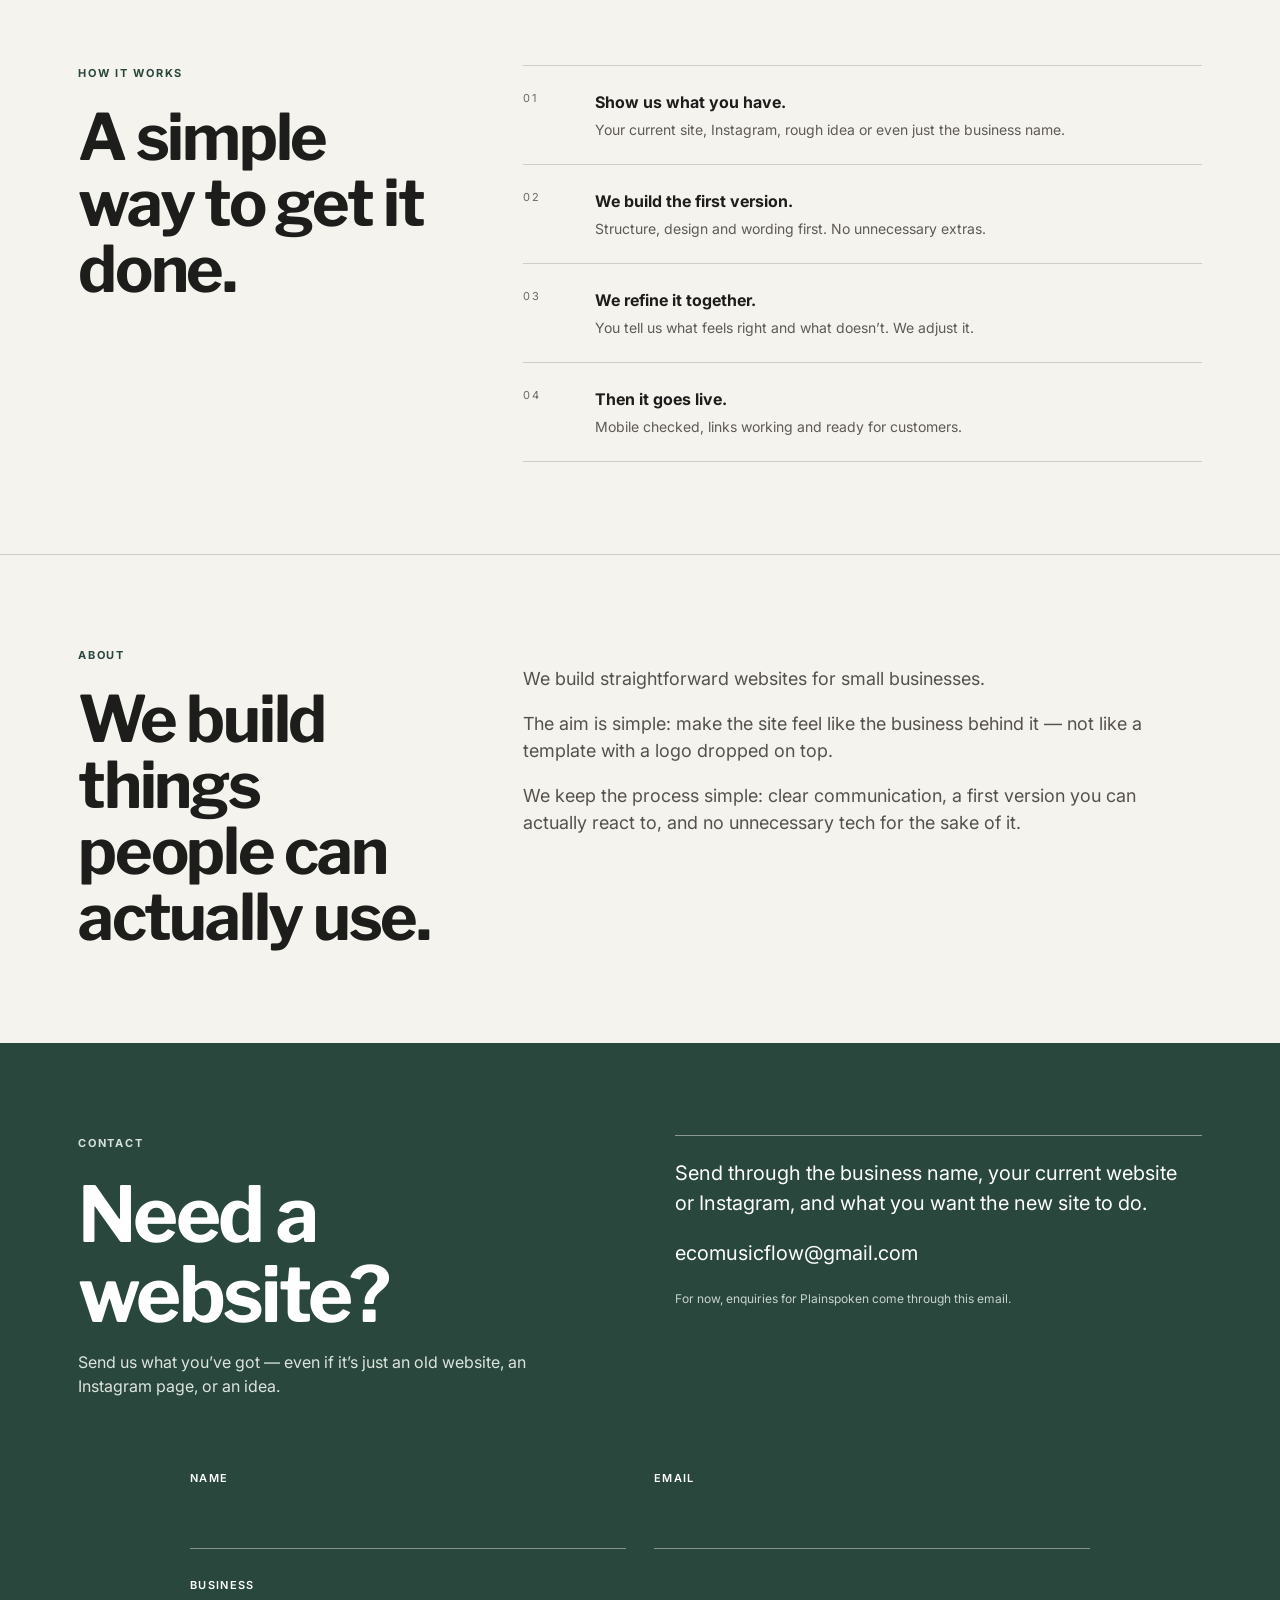
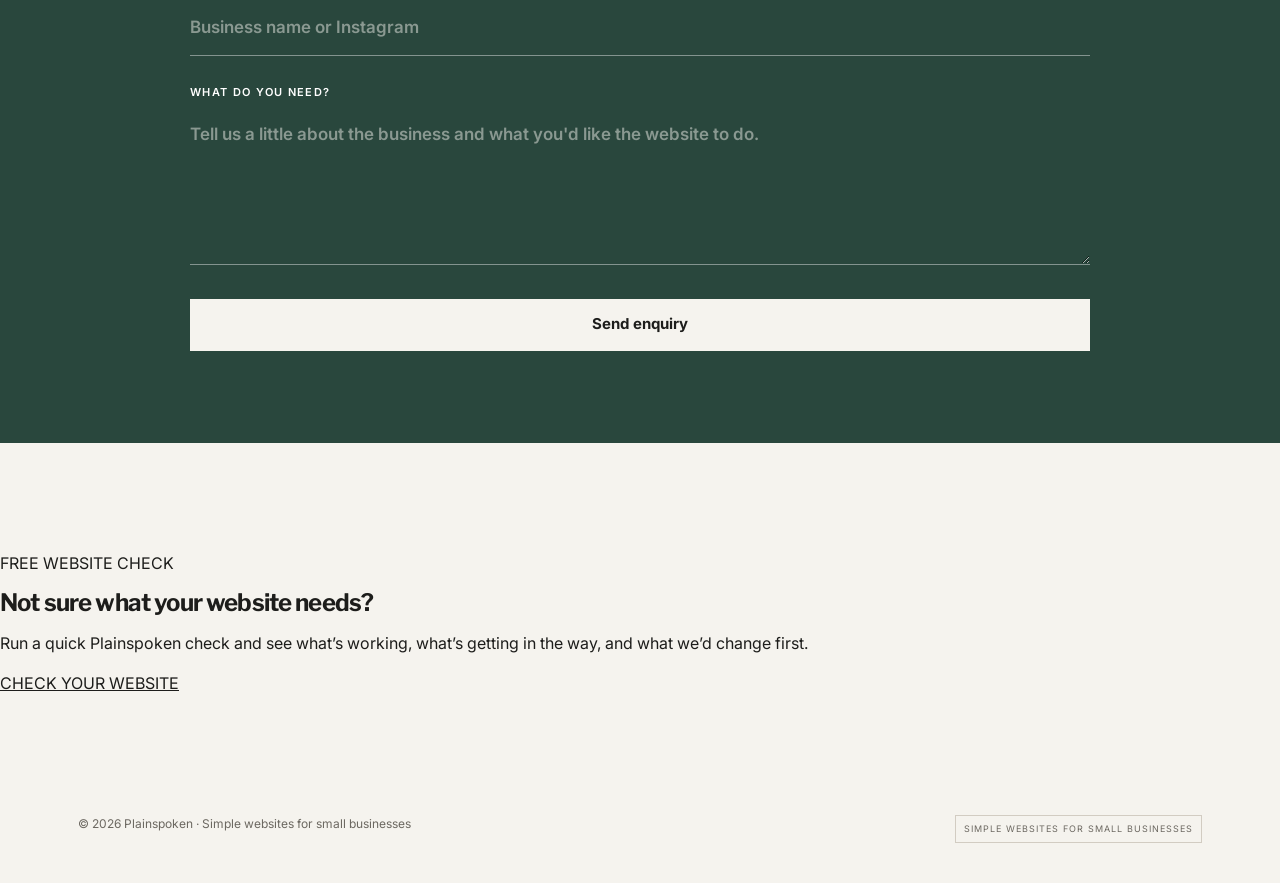
==== commit b49a0d98: "Add Plainspoken website checker" ====
--- a/index.html
+++ b/index.html
@@ -717,6 +717,7 @@
         <a href="#work">Work</a>
         <a href="#services">What we do</a>
         <a href="#about">About</a>
+      <a href="https://plainspoken-website-check.onrender.com">Website Check</a>
         <a class="contact-link" href="#contact">Contact</a>
       </div>
     </nav>
@@ -1093,6 +1094,16 @@
 </section>
 </main>
 
+
+<section class="website-check-cta">
+  <div class="website-check-inner">
+    <p class="website-check-eyebrow">FREE WEBSITE CHECK</p>
+    <h2>Not sure what your website needs?</h2>
+    <p>Run a quick Plainspoken check and see what’s working, what’s getting in the way, and what we’d change first.</p>
+    <a href="https://plainspoken-website-check.onrender.com" class="website-check-button">CHECK YOUR WEBSITE</a>
+  </div>
+</section>
+
 <footer>
   <div class="wrap foot">
     <div>© 2026 Plainspoken · Simple websites for small businesses</div>
